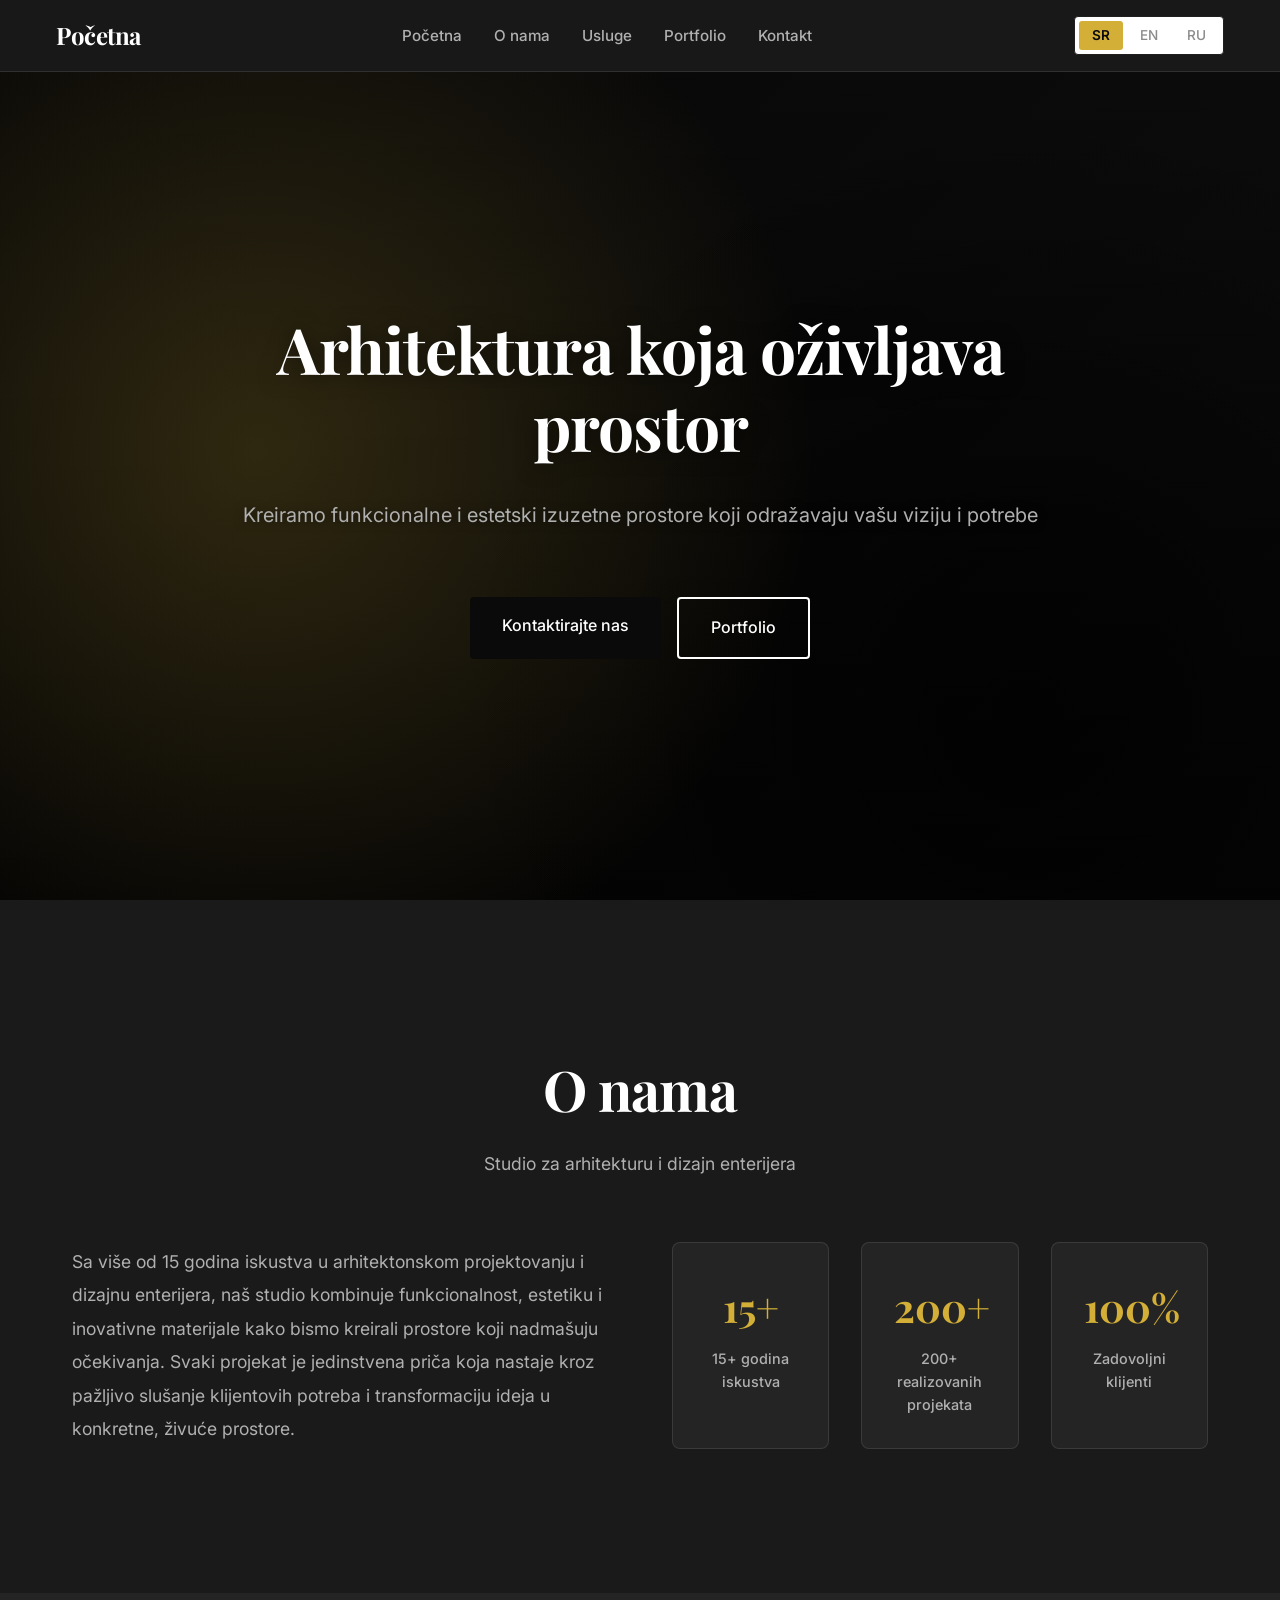
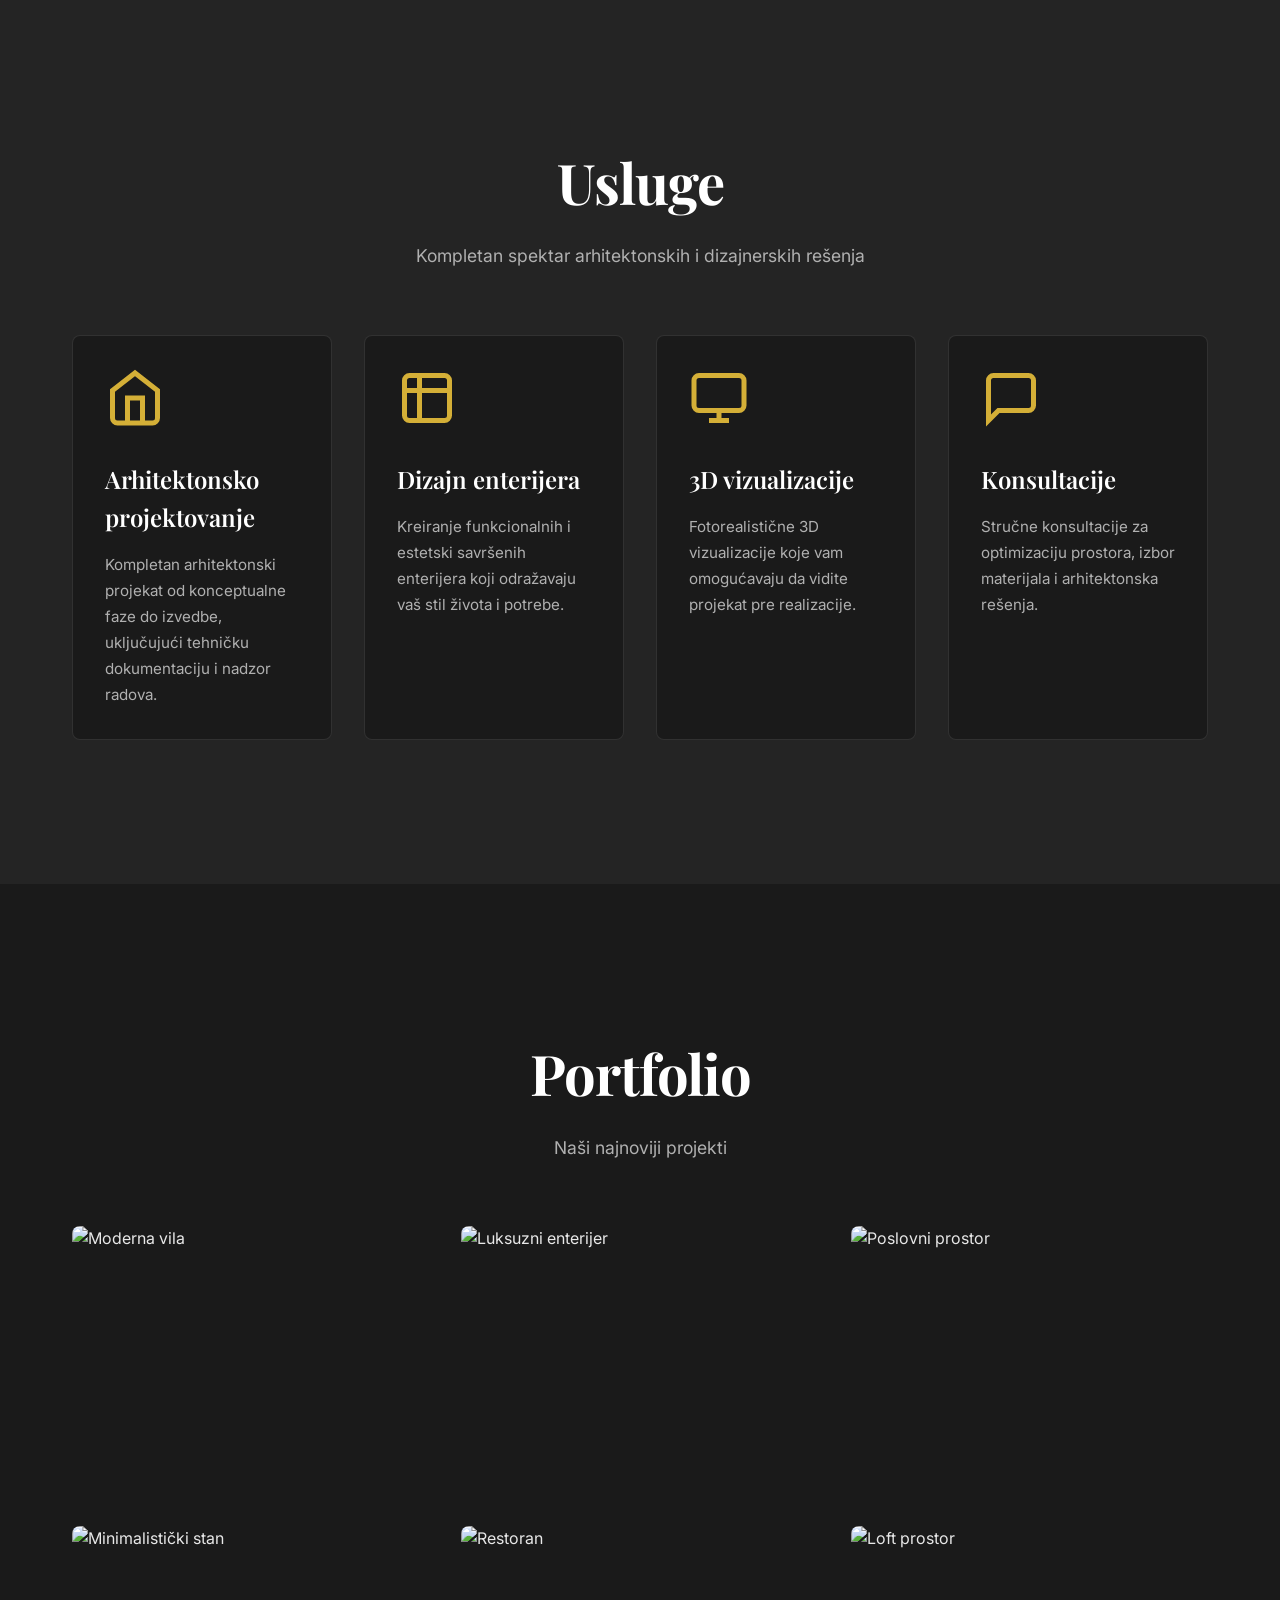
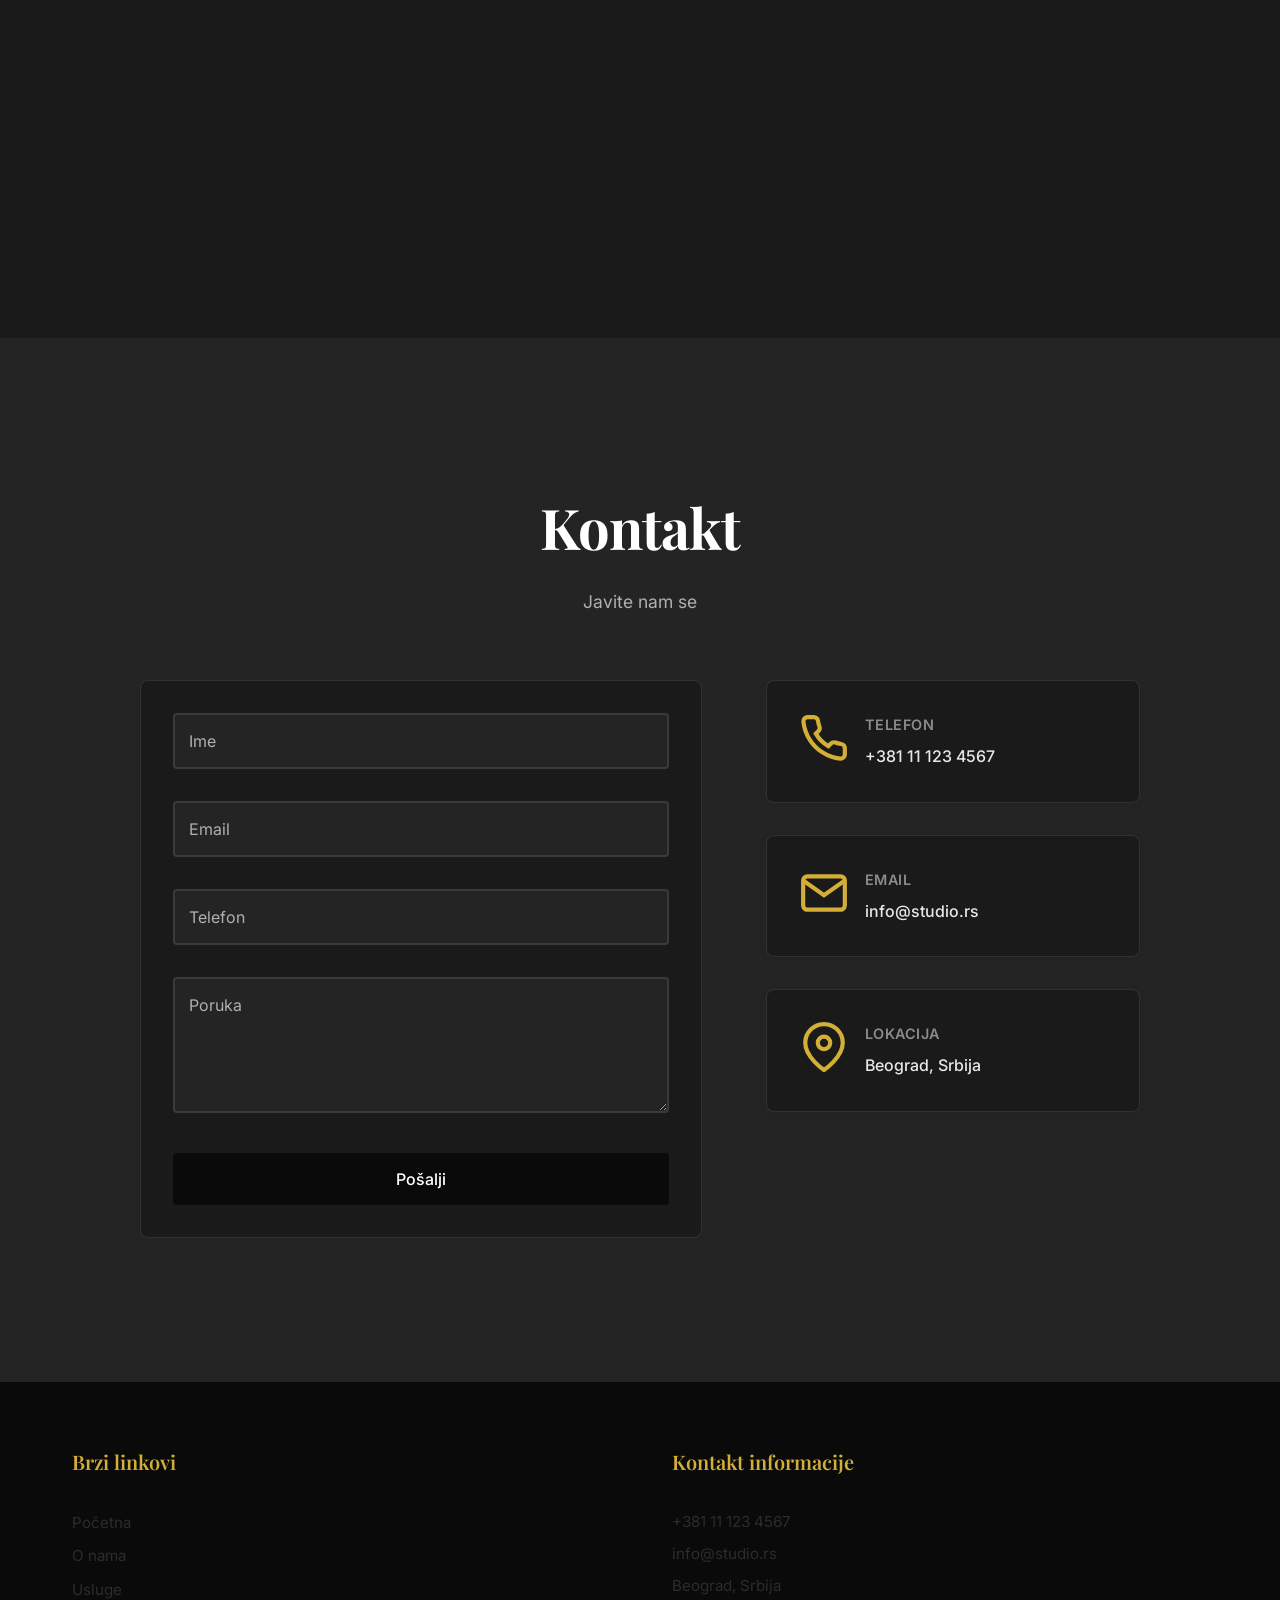
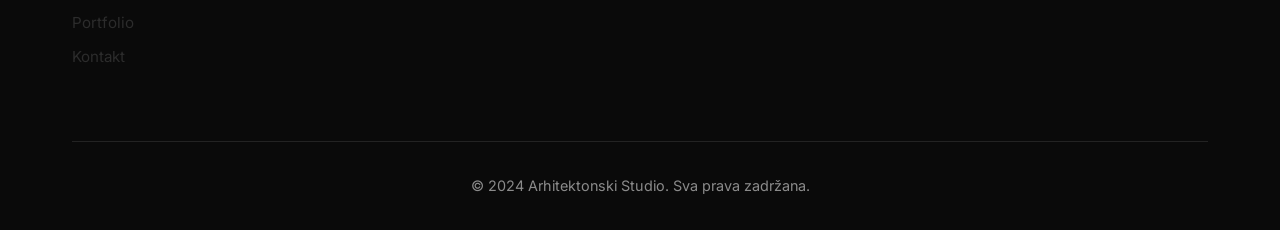
==== index.html @ ae2e3d9b "Initial commit: Arhitektonski Studio website with admin panel" ====
<!DOCTYPE html>
<html lang="sr">
<head>
    <meta charset="UTF-8">
    <meta name="viewport" content="width=device-width, initial-scale=1.0">
    <meta name="description" content="Studio za arhitekturu i dizajn enterijera - kreiramo funkcionalne i estetski izuzetne prostore">
    <meta name="keywords" content="arhitektura, dizajn enterijera, 3D vizualizacije, arhitektonsko projektovanje">
    <meta name="author" content="Arhitektonski Studio">
    <meta property="og:title" content="Arhitektonski Studio - Arhitektura i Dizajn Enterijera">
    <meta property="og:description" content="Kreiramo funkcionalne i estetski izuzetne prostore koji odražavaju vašu viziju">
    <meta property="og:type" content="website">
    <meta property="og:url" content="https://www.studio.rs">
    <meta name="twitter:card" content="summary_large_image">
    <link rel="canonical" href="https://www.studio.rs">
    <title>Arhitektonski Studio | Arhitektura i Dizajn Enterijera</title>
    
    <!-- Google Fonts -->
    <link rel="preconnect" href="https://fonts.googleapis.com">
    <link rel="preconnect" href="https://fonts.gstatic.com" crossorigin>
    <link href="https://fonts.googleapis.com/css2?family=Playfair+Display:wght@400;600;700&family=Inter:wght@300;400;500;600&display=swap" rel="stylesheet">
    
    <link rel="stylesheet" href="styles.css">
</head>
<body>
    <!-- Header -->
    <header class="header" id="header">
        <nav class="nav container">
            <div class="nav__logo">
                <a href="#home" class="logo-link" data-i18n="nav.home">Studio</a>
            </div>
            
            <ul class="nav__menu" id="nav-menu">
                <li class="nav__item">
                    <a href="#home" class="nav__link" data-i18n="nav.home">Početna</a>
                </li>
                <li class="nav__item">
                    <a href="about.html" class="nav__link" data-i18n="nav.about">O nama</a>
                </li>
                <li class="nav__item">
                    <a href="#services" class="nav__link" data-i18n="nav.services">Usluge</a>
                </li>
                <li class="nav__item">
                    <a href="#portfolio" class="nav__link" data-i18n="nav.portfolio">Portfolio</a>
                </li>
                <li class="nav__item">
                    <a href="#contact" class="nav__link" data-i18n="nav.contact">Kontakt</a>
                </li>
            </ul>
            
            <div class="nav__actions">
                <div class="language-switcher">
                    <button class="lang-btn active" data-lang="sr">SR</button>
                    <button class="lang-btn" data-lang="en">EN</button>
                    <button class="lang-btn" data-lang="ru">RU</button>
                </div>
                <div class="nav__toggle" id="nav-toggle">
                    <span></span>
                    <span></span>
                    <span></span>
                </div>
            </div>
        </nav>
    </header>

    <!-- Hero Section -->
    <section class="hero" id="home">
        <div class="hero__container container">
            <div class="hero__content">
                <h1 class="hero__title" data-i18n="hero.headline">Arhitektura koja oživljava prostor</h1>
                <p class="hero__subtitle" data-i18n="hero.subtitle">Kreiramo funkcionalne i estetski izuzetne prostore koji odražavaju vašu viziju i potrebe</p>
                <div class="hero__cta">
                    <a href="#contact" class="btn btn--primary" data-i18n="hero.ctaContact">Kontaktirajte nas</a>
                    <a href="#portfolio" class="btn btn--secondary" data-i18n="hero.ctaPortfolio">Portfolio</a>
                </div>
            </div>
        </div>
        <div class="hero__overlay"></div>
    </section>

    <!-- About Section -->
    <section class="about section" id="about">
        <div class="container">
            <div class="section__header">
                <h2 class="section__title" data-i18n="about.title">O nama</h2>
                <p class="section__subtitle" data-i18n="about.subtitle">Studio za arhitekturu i dizajn enterijera</p>
            </div>
            
            <div class="about__content">
                <div class="about__text">
                    <p class="about__description" data-i18n="about.description">Sa više od 15 godina iskustva u arhitektonskom projektovanju i dizajnu enterijera, naš studio kombinuje funkcionalnost, estetiku i inovativne materijale kako bismo kreirali prostore koji nadmašuju očekivanja. Svaki projekat je jedinstvena priča koja nastaje kroz pažljivo slušanje klijentovih potreba i transformaciju ideja u konkretne, živuće prostore.</p>
                </div>
                
                <div class="about__stats">
                    <div class="stat-card">
                        <div class="stat-card__number">15+</div>
                        <div class="stat-card__label" data-i18n="about.experience">godina iskustva</div>
                    </div>
                    <div class="stat-card">
                        <div class="stat-card__number">200+</div>
                        <div class="stat-card__label" data-i18n="about.projects">realizovanih projekata</div>
                    </div>
                    <div class="stat-card">
                        <div class="stat-card__number">100%</div>
                        <div class="stat-card__label" data-i18n="about.clients">zadovoljni klijenti</div>
                    </div>
                </div>
            </div>
        </div>
    </section>

    <!-- Services Section -->
    <section class="services section" id="services">
        <div class="container">
            <div class="section__header">
                <h2 class="section__title" data-i18n="services.title">Usluge</h2>
                <p class="section__subtitle" data-i18n="services.subtitle">Kompletan spektar arhitektonskih i dizajnerskih rešenja</p>
            </div>
            
            <div class="services__grid">
                <div class="service-card">
                    <div class="service-card__icon">
                        <svg viewBox="0 0 24 24" fill="none" stroke="currentColor" stroke-width="2">
                            <path d="M3 9l9-7 9 7v11a2 2 0 0 1-2 2H5a2 2 0 0 1-2-2z"></path>
                            <polyline points="9 22 9 12 15 12 15 22"></polyline>
                        </svg>
                    </div>
                    <h3 class="service-card__title" data-i18n="services.architectural.title">Arhitektonsko projektovanje</h3>
                    <p class="service-card__description" data-i18n="services.architectural.description">Kompletan arhitektonski projekat od konceptualne faze do izvedbe, uključujući tehničku dokumentaciju i nadzor radova.</p>
                </div>
                
                <div class="service-card">
                    <div class="service-card__icon">
                        <svg viewBox="0 0 24 24" fill="none" stroke="currentColor" stroke-width="2">
                            <rect x="3" y="3" width="18" height="18" rx="2" ry="2"></rect>
                            <line x1="9" y1="3" x2="9" y2="21"></line>
                            <line x1="3" y1="9" x2="21" y2="9"></line>
                        </svg>
                    </div>
                    <h3 class="service-card__title" data-i18n="services.interior.title">Dizajn enterijera</h3>
                    <p class="service-card__description" data-i18n="services.interior.description">Kreiranje funkcionalnih i estetski savršenih enterijera koji odražavaju vaš stil života i potrebe.</p>
                </div>
                
                <div class="service-card">
                    <div class="service-card__icon">
                        <svg viewBox="0 0 24 24" fill="none" stroke="currentColor" stroke-width="2">
                            <rect x="2" y="3" width="20" height="14" rx="2" ry="2"></rect>
                            <line x1="8" y1="21" x2="16" y2="21"></line>
                            <line x1="12" y1="17" x2="12" y2="21"></line>
                        </svg>
                    </div>
                    <h3 class="service-card__title" data-i18n="services.visualization.title">3D vizualizacije</h3>
                    <p class="service-card__description" data-i18n="services.visualization.description">Fotorealistične 3D vizualizacije koje vam omogućavaju da vidite projekat pre realizacije.</p>
                </div>
                
                <div class="service-card">
                    <div class="service-card__icon">
                        <svg viewBox="0 0 24 24" fill="none" stroke="currentColor" stroke-width="2">
                            <path d="M21 15a2 2 0 0 1-2 2H7l-4 4V5a2 2 0 0 1 2-2h14a2 2 0 0 1 2 2z"></path>
                        </svg>
                    </div>
                    <h3 class="service-card__title" data-i18n="services.consultation.title">Konsultacije</h3>
                    <p class="service-card__description" data-i18n="services.consultation.description">Stručne konsultacije za optimizaciju prostora, izbor materijala i arhitektonska rešenja.</p>
                </div>
            </div>
        </div>
    </section>

    <!-- Portfolio Section -->
    <section class="portfolio section" id="portfolio">
        <div class="container">
            <div class="section__header">
                <h2 class="section__title" data-i18n="portfolio.title">Portfolio</h2>
                <p class="section__subtitle" data-i18n="portfolio.subtitle">Naši najnoviji projekti</p>
            </div>
            
            <div class="portfolio__grid">
                <div class="portfolio-item">
                    <div class="portfolio-item__image">
                        <img src="https://images.unsplash.com/photo-1600585154340-be6161a56a0c?ixlib=rb-4.0.3&auto=format&fit=crop&w=1200&q=80" alt="Moderna vila" loading="lazy">
                    </div>
                    <div class="portfolio-item__overlay">
                        <div class="portfolio-item__content">
                            <h3 class="portfolio-item__title" data-i18n="portfolio.project1.title">Moderna vila</h3>
                            <p class="portfolio-item__category" data-i18n="portfolio.project1.category">Rezidencijalna arhitektura</p>
                            <a href="portfolio-detail.html?id=1" class="portfolio-item__link" data-i18n="portfolio.viewProject">Pogledaj projekat</a>
                        </div>
                    </div>
                </div>
                
                <div class="portfolio-item">
                    <div class="portfolio-item__image">
                        <img src="https://images.unsplash.com/photo-1600607687939-ce8a6c25118c?ixlib=rb-4.0.3&auto=format&fit=crop&w=1200&q=80" alt="Luksuzni enterijer" loading="lazy">
                    </div>
                    <div class="portfolio-item__overlay">
                        <div class="portfolio-item__content">
                            <h3 class="portfolio-item__title" data-i18n="portfolio.project2.title">Luksuzni enterijer</h3>
                            <p class="portfolio-item__category" data-i18n="portfolio.project2.category">Dizajn enterijera</p>
                            <a href="portfolio-detail.html?id=2" class="portfolio-item__link" data-i18n="portfolio.viewProject">Pogledaj projekat</a>
                        </div>
                    </div>
                </div>
                
                <div class="portfolio-item">
                    <div class="portfolio-item__image">
                        <img src="https://images.unsplash.com/photo-1497366216548-37526070297c?ixlib=rb-4.0.3&auto=format&fit=crop&w=1200&q=80" alt="Poslovni prostor" loading="lazy">
                    </div>
                    <div class="portfolio-item__overlay">
                        <div class="portfolio-item__content">
                            <h3 class="portfolio-item__title" data-i18n="portfolio.project3.title">Poslovni prostor</h3>
                            <p class="portfolio-item__category" data-i18n="portfolio.project3.category">Komercijalna arhitektura</p>
                            <a href="portfolio-detail.html?id=3" class="portfolio-item__link" data-i18n="portfolio.viewProject">Pogledaj projekat</a>
                        </div>
                    </div>
                </div>
                
                <div class="portfolio-item">
                    <div class="portfolio-item__image">
                        <img src="https://images.unsplash.com/photo-1522708323590-d24dbb6b0267?ixlib=rb-4.0.3&auto=format&fit=crop&w=1200&q=80" alt="Minimalistički stan" loading="lazy">
                    </div>
                    <div class="portfolio-item__overlay">
                        <div class="portfolio-item__content">
                            <h3 class="portfolio-item__title" data-i18n="portfolio.project4.title">Minimalistički stan</h3>
                            <p class="portfolio-item__category" data-i18n="portfolio.project4.category">Dizajn enterijera</p>
                            <a href="portfolio-detail.html?id=4" class="portfolio-item__link" data-i18n="portfolio.viewProject">Pogledaj projekat</a>
                        </div>
                    </div>
                </div>
                
                <div class="portfolio-item">
                    <div class="portfolio-item__image">
                        <img src="https://images.unsplash.com/photo-1517248135467-4c7edcad34c4?ixlib=rb-4.0.3&auto=format&fit=crop&w=1200&q=80" alt="Restoran" loading="lazy">
                    </div>
                    <div class="portfolio-item__overlay">
                        <div class="portfolio-item__content">
                            <h3 class="portfolio-item__title" data-i18n="portfolio.project5.title">Restoran</h3>
                            <p class="portfolio-item__category" data-i18n="portfolio.project5.category">Horeka dizajn</p>
                            <a href="portfolio-detail.html?id=5" class="portfolio-item__link" data-i18n="portfolio.viewProject">Pogledaj projekat</a>
                        </div>
                    </div>
                </div>
                
                <div class="portfolio-item">
                    <div class="portfolio-item__image">
                        <img src="https://images.unsplash.com/photo-1600607687644-c7171b42498b?ixlib=rb-4.0.3&auto=format&fit=crop&w=1200&q=80" alt="Loft prostor" loading="lazy">
                    </div>
                    <div class="portfolio-item__overlay">
                        <div class="portfolio-item__content">
                            <h3 class="portfolio-item__title" data-i18n="portfolio.project6.title">Loft prostor</h3>
                            <p class="portfolio-item__category" data-i18n="portfolio.project6.category">Adaptacija</p>
                            <a href="portfolio-detail.html?id=6" class="portfolio-item__link" data-i18n="portfolio.viewProject">Pogledaj projekat</a>
                        </div>
                    </div>
                </div>
            </div>
        </div>
    </section>

    <!-- Contact Section -->
    <section class="contact section" id="contact">
        <div class="container">
            <div class="section__header">
                <h2 class="section__title" data-i18n="contact.title">Kontakt</h2>
                <p class="section__subtitle" data-i18n="contact.subtitle">Javite nam se</p>
            </div>
            
            <div class="contact__content">
                <div class="contact__form-wrapper">
                    <form class="contact__form" id="contact-form">
                        <div class="form-group">
                            <input type="text" id="name" name="name" class="form-input" required data-i18n-placeholder="contact.form.name">
                            <label for="name" class="form-label" data-i18n="contact.form.name">Ime</label>
                        </div>
                        <div class="form-group">
                            <input type="email" id="email" name="email" class="form-input" required data-i18n-placeholder="contact.form.email">
                            <label for="email" class="form-label" data-i18n="contact.form.email">Email</label>
                        </div>
                        <div class="form-group">
                            <input type="tel" id="phone" name="phone" class="form-input" data-i18n-placeholder="contact.form.phone">
                            <label for="phone" class="form-label" data-i18n="contact.form.phone">Telefon</label>
                        </div>
                        <div class="form-group">
                            <textarea id="message" name="message" class="form-input form-textarea" rows="5" required data-i18n-placeholder="contact.form.message"></textarea>
                            <label for="message" class="form-label" data-i18n="contact.form.message">Poruka</label>
                        </div>
                        <button type="submit" class="btn btn--primary btn--full" data-i18n="contact.form.send">Pošalji</button>
                    </form>
                </div>
                
                <div class="contact__info">
                    <div class="contact-info-item">
                        <div class="contact-info-item__icon">
                            <svg viewBox="0 0 24 24" fill="none" stroke="currentColor" stroke-width="2">
                                <path d="M22 16.92v3a2 2 0 0 1-2.18 2 19.79 19.79 0 0 1-8.63-3.07 19.5 19.5 0 0 1-6-6 19.79 19.79 0 0 1-3.07-8.67A2 2 0 0 1 4.11 2h3a2 2 0 0 1 2 1.72 12.84 12.84 0 0 0 .7 2.81 2 2 0 0 1-.45 2.11L8.09 9.91a16 16 0 0 0 6 6l1.27-1.27a2 2 0 0 1 2.11-.45 12.84 12.84 0 0 0 2.81.7A2 2 0 0 1 22 16.92z"></path>
                            </svg>
                        </div>
                        <div class="contact-info-item__content">
                            <h4 data-i18n="contact.info.phone">Telefon</h4>
                            <p>+381 11 123 4567</p>
                        </div>
                    </div>
                    
                    <div class="contact-info-item">
                        <div class="contact-info-item__icon">
                            <svg viewBox="0 0 24 24" fill="none" stroke="currentColor" stroke-width="2">
                                <path d="M4 4h16c1.1 0 2 .9 2 2v12c0 1.1-.9 2-2 2H4c-1.1 0-2-.9-2-2V6c0-1.1.9-2 2-2z"></path>
                                <polyline points="22,6 12,13 2,6"></polyline>
                            </svg>
                        </div>
                        <div class="contact-info-item__content">
                            <h4 data-i18n="contact.info.email">Email</h4>
                            <p>info@studio.rs</p>
                        </div>
                    </div>
                    
                    <div class="contact-info-item">
                        <div class="contact-info-item__icon">
                            <svg viewBox="0 0 24 24" fill="none" stroke="currentColor" stroke-width="2">
                                <path d="M21 10c0 7-9 13-9 13s-9-6-9-13a9 9 0 0 1 18 0z"></path>
                                <circle cx="12" cy="10" r="3"></circle>
                            </svg>
                        </div>
                        <div class="contact-info-item__content">
                            <h4 data-i18n="contact.info.location">Lokacija</h4>
                            <p data-i18n="contact.info.address">Beograd, Srbija</p>
                        </div>
                    </div>
                </div>
            </div>
        </div>
    </section>

    <!-- Footer -->
    <footer class="footer">
        <div class="container">
            <div class="footer__content">
                <div class="footer__section">
                    <h3 class="footer__title" data-i18n="footer.quickLinks">Brzi linkovi</h3>
                    <ul class="footer__links">
                        <li><a href="#home" data-i18n="nav.home">Početna</a></li>
                        <li><a href="about.html" data-i18n="nav.about">O nama</a></li>
                        <li><a href="#services" data-i18n="nav.services">Usluge</a></li>
                        <li><a href="#portfolio" data-i18n="nav.portfolio">Portfolio</a></li>
                        <li><a href="#contact" data-i18n="nav.contact">Kontakt</a></li>
                    </ul>
                </div>
                
                <div class="footer__section">
                    <h3 class="footer__title" data-i18n="footer.contactInfo">Kontakt informacije</h3>
                    <ul class="footer__info">
                        <li>+381 11 123 4567</li>
                        <li>info@studio.rs</li>
                        <li data-i18n="contact.info.address">Beograd, Srbija</li>
                    </ul>
                </div>
            </div>
            
            <div class="footer__bottom">
                <p>&copy; 2024 Arhitektonski Studio. <span data-i18n="footer.rights">Sva prava zadržana</span>.</p>
            </div>
        </div>
    </footer>

    <script src="data-loader.js"></script>
    <script src="script.js"></script>
</body>
</html>
---- styles.css ----
/* ===== CSS Variables ===== */
:root {
    /* Dark Luxury Color Palette */
    --color-concrete: #2C2C2C;
    --color-concrete-dark: #1F1F1F;
    --color-white: #FFFFFF;
    --color-gray-light: #3A3A3A;
    --color-gray: #8B8B8B;
    --color-gray-dark: #B0B0B0;
    --color-black: #0A0A0A;
    --color-wood: #D4AF37;
    --color-wood-dark: #B8941F;
    --color-bg-primary: #1A1A1A;
    --color-bg-secondary: #242424;
    --color-text-primary: #E8E8E8;
    --color-text-secondary: #B0B0B0;
    
    /* Typography */
    --font-primary: 'Inter', -apple-system, BlinkMacSystemFont, 'Segoe UI', sans-serif;
    --font-display: 'Playfair Display', Georgia, serif;
    
    /* Spacing */
    --spacing-xs: 0.5rem;
    --spacing-sm: 1rem;
    --spacing-md: 2rem;
    --spacing-lg: 4rem;
    --spacing-xl: 6rem;
    
    /* Transitions */
    --transition-fast: 0.2s ease;
    --transition-base: 0.3s ease;
    --transition-slow: 0.5s ease;
    
    /* Shadows */
    --shadow-sm: 0 2px 8px rgba(0, 0, 0, 0.05);
    --shadow-md: 0 4px 16px rgba(0, 0, 0, 0.1);
    --shadow-lg: 0 8px 32px rgba(0, 0, 0, 0.15);
}

/* ===== Reset & Base Styles ===== */
* {
    margin: 0;
    padding: 0;
    box-sizing: border-box;
}

html {
    scroll-behavior: smooth;
    font-size: 16px;
}

body {
    font-family: var(--font-primary);
    color: var(--color-text-primary);
    background-color: var(--color-bg-primary);
    line-height: 1.6;
    overflow-x: hidden;
}

img {
    max-width: 100%;
    height: auto;
    display: block;
}

a {
    text-decoration: none;
    color: inherit;
    transition: var(--transition-base);
}

ul {
    list-style: none;
}

.container {
    max-width: 1200px;
    margin: 0 auto;
    padding: 0 var(--spacing-sm);
}

@media (min-width: 768px) {
    .container {
        padding: 0 var(--spacing-md);
    }
}

/* ===== Header & Navigation ===== */
.header {
    position: fixed;
    top: 0;
    left: 0;
    width: 100%;
    background-color: rgba(26, 26, 26, 0.95);
    backdrop-filter: blur(10px);
    z-index: 1000;
    border-bottom: 1px solid rgba(255, 255, 255, 0.1);
    transition: var(--transition-base);
}

.nav {
    display: flex;
    justify-content: space-between;
    align-items: center;
    padding: var(--spacing-sm) var(--spacing-sm);
    min-height: 70px;
}

.nav__logo .logo-link {
    font-family: var(--font-display);
    font-size: 1.5rem;
    font-weight: 700;
    color: var(--color-white);
    letter-spacing: -0.5px;
}

.nav__menu {
    display: none;
    gap: var(--spacing-md);
}

@media (min-width: 768px) {
    .nav__menu {
        display: flex;
    }
}

.nav__link {
    font-size: 0.95rem;
    font-weight: 500;
    color: var(--color-text-secondary);
    position: relative;
    padding: var(--spacing-xs) 0;
}

.nav__link::after {
    content: '';
    position: absolute;
    bottom: 0;
    left: 0;
    width: 0;
    height: 2px;
    background-color: var(--color-wood);
    transition: var(--transition-base);
}

.nav__link:hover {
    color: var(--color-white);
}

.nav__link:hover::after {
    width: 100%;
}

.nav__actions {
    display: flex;
    align-items: center;
    gap: var(--spacing-sm);
}

/* Language Switcher */
.language-switcher {
    display: flex;
    gap: 0.25rem;
    border: 1px solid var(--color-concrete-dark);
    border-radius: 4px;
    padding: 0.25rem;
    background-color: var(--color-white);
}

.lang-btn {
    padding: 0.4rem 0.8rem;
    font-size: 0.85rem;
    font-weight: 500;
    background: transparent;
    border: none;
    color: var(--color-gray);
    cursor: pointer;
    transition: var(--transition-fast);
    border-radius: 3px;
    font-family: var(--font-primary);
}

.lang-btn:hover {
    color: var(--color-white);
    background-color: var(--color-gray-light);
}

.lang-btn.active {
    color: var(--color-black);
    background-color: var(--color-wood);
    font-weight: 600;
}

/* Mobile Menu Toggle */
.nav__toggle {
    display: flex;
    flex-direction: column;
    gap: 4px;
    cursor: pointer;
    padding: 0.5rem;
}

@media (min-width: 768px) {
    .nav__toggle {
        display: none;
    }
}

.nav__toggle span {
    width: 24px;
    height: 2px;
    background-color: var(--color-white);
    transition: var(--transition-base);
}

.nav__toggle.active span:nth-child(1) {
    transform: rotate(45deg) translate(6px, 6px);
}

.nav__toggle.active span:nth-child(2) {
    opacity: 0;
}

.nav__toggle.active span:nth-child(3) {
    transform: rotate(-45deg) translate(6px, -6px);
}

/* Mobile Menu */
@media (max-width: 767px) {
    .nav__menu {
        position: fixed;
        top: 70px;
        left: 0;
        width: 100%;
        background-color: var(--color-bg-primary);
        flex-direction: column;
        padding: var(--spacing-md);
        border-top: 1px solid rgba(255, 255, 255, 0.1);
        transform: translateX(-100%);
        transition: var(--transition-base);
    }
    
    .nav__menu.active {
        transform: translateX(0);
        display: flex;
    }
}

/* ===== Hero Section ===== */
.hero {
    position: relative;
    min-height: 100vh;
    display: flex;
    align-items: center;
    justify-content: center;
    background: linear-gradient(135deg, var(--color-black) 0%, var(--color-bg-primary) 100%);
    padding-top: 70px;
    overflow: hidden;
}

.hero::before {
    content: '';
    position: absolute;
    top: 0;
    left: 0;
    width: 100%;
    height: 100%;
    background-image: url('https://images.unsplash.com/photo-1600585154340-be6161a56a0c?ixlib=rb-4.0.3&auto=format&fit=crop&w=2070&q=80');
    background-size: cover;
    background-position: center;
    opacity: 0.15;
    z-index: 0;
}

.hero__overlay {
    position: absolute;
    top: 0;
    left: 0;
    width: 100%;
    height: 100%;
    background: 
        radial-gradient(circle at 20% 50%, rgba(212, 175, 55, 0.2) 0%, transparent 50%),
        radial-gradient(circle at 80% 80%, rgba(0, 0, 0, 0.7) 0%, transparent 50%),
        linear-gradient(to bottom, rgba(0, 0, 0, 0.4) 0%, rgba(0, 0, 0, 0.8) 100%);
    pointer-events: none;
    z-index: 1;
}

.hero__container {
    position: relative;
    z-index: 2;
    width: 100%;
}

.hero__content {
    max-width: 800px;
    margin: 0 auto;
    text-align: center;
    animation: fadeInUp 0.8s ease-out;
}

.hero__title {
    font-family: var(--font-display);
    font-size: 2.5rem;
    font-weight: 700;
    line-height: 1.2;
    color: var(--color-white);
    margin-bottom: var(--spacing-md);
    letter-spacing: -1px;
    text-shadow: 0 2px 20px rgba(0, 0, 0, 0.5);
}

@media (min-width: 768px) {
    .hero__title {
        font-size: 4rem;
    }
}

.hero__subtitle {
    font-size: 1.1rem;
    color: var(--color-text-secondary);
    margin-bottom: var(--spacing-lg);
    line-height: 1.8;
    text-shadow: 0 1px 10px rgba(0, 0, 0, 0.5);
}

@media (min-width: 768px) {
    .hero__subtitle {
        font-size: 1.25rem;
    }
}

.hero__cta {
    display: flex;
    gap: var(--spacing-sm);
    justify-content: center;
    flex-wrap: wrap;
}

/* ===== Buttons ===== */
.btn {
    display: inline-block;
    padding: 1rem 2rem;
    font-size: 1rem;
    font-weight: 500;
    border: none;
    border-radius: 4px;
    cursor: pointer;
    transition: var(--transition-base);
    font-family: var(--font-primary);
    text-align: center;
}

.btn--primary {
    background-color: var(--color-black);
    color: var(--color-white);
}

.btn--primary:hover {
    background-color: var(--color-gray-dark);
    transform: translateY(-2px);
    box-shadow: var(--shadow-md);
}

.btn--secondary {
    background-color: transparent;
    color: var(--color-white);
    border: 2px solid var(--color-white);
}

.btn--secondary:hover {
    background-color: var(--color-white);
    color: var(--color-black);
}

.btn--full {
    width: 100%;
}

/* ===== Section Styles ===== */
.section {
    padding: var(--spacing-xl) 0;
}

@media (min-width: 768px) {
    .section {
        padding: calc(var(--spacing-xl) * 1.5) 0;
    }
}

.section__header {
    text-align: center;
    margin-bottom: var(--spacing-lg);
}

.section__title {
    font-family: var(--font-display);
    font-size: 2.5rem;
    font-weight: 700;
    color: var(--color-white);
    margin-bottom: var(--spacing-sm);
    letter-spacing: -1px;
}

@media (min-width: 768px) {
    .section__title {
        font-size: 3.5rem;
    }
}

.section__subtitle {
    font-size: 1.1rem;
    color: var(--color-text-secondary);
    max-width: 600px;
    margin: 0 auto;
}

/* ===== About Section ===== */
.about {
    background-color: var(--color-bg-primary);
}

.about__content {
    display: grid;
    gap: var(--spacing-lg);
}

@media (min-width: 768px) {
    .about__content {
        grid-template-columns: 1fr 1fr;
        align-items: center;
    }
}

.about__description {
    font-size: 1.1rem;
    line-height: 1.9;
    color: var(--color-text-secondary);
}

.about__stats {
    display: grid;
    grid-template-columns: repeat(auto-fit, minmax(150px, 1fr));
    gap: var(--spacing-md);
}

.stat-card {
    text-align: center;
    padding: var(--spacing-md);
    background-color: var(--color-bg-secondary);
    border: 1px solid rgba(255, 255, 255, 0.1);
    border-radius: 8px;
    transition: var(--transition-base);
}

.stat-card:hover {
    transform: translateY(-5px);
    box-shadow: var(--shadow-md);
}

.stat-card__number {
    font-family: var(--font-display);
    font-size: 2.5rem;
    font-weight: 700;
    color: var(--color-wood);
    margin-bottom: var(--spacing-xs);
}

.stat-card__label {
    font-size: 0.9rem;
    color: var(--color-text-secondary);
    font-weight: 500;
}

/* ===== Services Section ===== */
.services {
    background-color: var(--color-bg-secondary);
}

.services__grid {
    display: grid;
    grid-template-columns: 1fr;
    gap: var(--spacing-md);
}

@media (min-width: 768px) {
    .services__grid {
        grid-template-columns: repeat(2, 1fr);
    }
}

@media (min-width: 1024px) {
    .services__grid {
        grid-template-columns: repeat(4, 1fr);
    }
}

.service-card {
    background-color: var(--color-bg-primary);
    padding: var(--spacing-md);
    border-radius: 8px;
    transition: var(--transition-base);
    border: 1px solid rgba(255, 255, 255, 0.1);
}

.service-card:hover {
    transform: translateY(-8px);
    box-shadow: var(--shadow-lg);
    border-color: var(--color-wood);
}

.service-card__icon {
    width: 60px;
    height: 60px;
    margin-bottom: var(--spacing-md);
    color: var(--color-wood);
}

.service-card__icon svg {
    width: 100%;
    height: 100%;
}

.service-card__title {
    font-family: var(--font-display);
    font-size: 1.5rem;
    font-weight: 600;
    color: var(--color-white);
    margin-bottom: var(--spacing-sm);
}

.service-card__description {
    font-size: 0.95rem;
    line-height: 1.7;
    color: var(--color-text-secondary);
}

/* ===== Portfolio Section ===== */
.portfolio {
    background-color: var(--color-bg-primary);
}

.portfolio__grid {
    display: grid;
    grid-template-columns: 1fr;
    gap: var(--spacing-md);
}

@media (min-width: 768px) {
    .portfolio__grid {
        grid-template-columns: repeat(2, 1fr);
    }
}

@media (min-width: 1024px) {
    .portfolio__grid {
        grid-template-columns: repeat(3, 1fr);
    }
}

.portfolio-item {
    position: relative;
    aspect-ratio: 4 / 3;
    overflow: hidden;
    border-radius: 8px;
    cursor: pointer;
}

.portfolio-item__image {
    width: 100%;
    height: 100%;
    overflow: hidden;
}

.portfolio-item__image img {
    width: 100%;
    height: 100%;
    object-fit: cover;
    transition: var(--transition-slow);
}

.portfolio-item:hover .portfolio-item__image img {
    transform: scale(1.1);
}

.portfolio-item__overlay {
    position: absolute;
    top: 0;
    left: 0;
    width: 100%;
    height: 100%;
    background: linear-gradient(to top, rgba(26, 26, 26, 0.9) 0%, transparent 100%);
    display: flex;
    align-items: flex-end;
    padding: var(--spacing-md);
    opacity: 0;
    transition: var(--transition-base);
}

.portfolio-item:hover .portfolio-item__overlay {
    opacity: 1;
}

.portfolio-item__content {
    transform: translateY(20px);
    transition: var(--transition-base);
}

.portfolio-item:hover .portfolio-item__content {
    transform: translateY(0);
}

.portfolio-item__title {
    font-family: var(--font-display);
    font-size: 1.5rem;
    font-weight: 600;
    color: var(--color-white);
    margin-bottom: var(--spacing-xs);
}

.portfolio-item__category {
    font-size: 0.9rem;
    color: var(--color-concrete);
    margin-bottom: var(--spacing-sm);
}

.portfolio-item__link {
    display: inline-block;
    font-size: 0.9rem;
    font-weight: 500;
    color: var(--color-wood);
    text-decoration: underline;
    text-underline-offset: 4px;
}

.portfolio-item__link:hover {
    color: var(--color-white);
}

/* ===== Contact Section ===== */
.contact {
    background-color: var(--color-bg-secondary);
}

.contact__content {
    display: grid;
    gap: var(--spacing-lg);
    max-width: 1000px;
    margin: 0 auto;
}

@media (min-width: 768px) {
    .contact__content {
        grid-template-columns: 1.5fr 1fr;
    }
}

.contact__form {
    background-color: var(--color-bg-primary);
    padding: var(--spacing-md);
    border-radius: 8px;
    box-shadow: var(--shadow-sm);
    border: 1px solid rgba(255, 255, 255, 0.1);
}

.form-group {
    position: relative;
    margin-bottom: var(--spacing-md);
}

.form-input {
    width: 100%;
    padding: 1rem;
    font-size: 1rem;
    font-family: var(--font-primary);
    border: 2px solid rgba(255, 255, 255, 0.1);
    border-radius: 4px;
    background-color: var(--color-bg-secondary);
    color: var(--color-text-primary);
    transition: var(--transition-base);
}

.form-input:focus {
    outline: none;
    border-color: var(--color-wood);
}

.form-input::placeholder {
    color: transparent;
}

.form-label {
    position: absolute;
    left: 1rem;
    top: 1rem;
    font-size: 1rem;
    color: var(--color-text-secondary);
    pointer-events: none;
    transition: var(--transition-base);
}

.form-input:focus ~ .form-label,
.form-input:not(:placeholder-shown) ~ .form-label {
    top: -0.5rem;
    left: 0.75rem;
    font-size: 0.85rem;
    background-color: var(--color-bg-primary);
    padding: 0 0.5rem;
    color: var(--color-wood);
}

.form-textarea {
    resize: vertical;
    min-height: 120px;
}

.contact__info {
    display: flex;
    flex-direction: column;
    gap: var(--spacing-md);
}

.contact-info-item {
    display: flex;
    gap: var(--spacing-sm);
    padding: var(--spacing-md);
    background-color: var(--color-bg-primary);
    border-radius: 8px;
    box-shadow: var(--shadow-sm);
    border: 1px solid rgba(255, 255, 255, 0.1);
}

.contact-info-item__icon {
    width: 50px;
    height: 50px;
    flex-shrink: 0;
    color: var(--color-wood);
}

.contact-info-item__icon svg {
    width: 100%;
    height: 100%;
}

.contact-info-item__content h4 {
    font-size: 0.9rem;
    font-weight: 600;
    color: var(--color-gray);
    margin-bottom: var(--spacing-xs);
    text-transform: uppercase;
    letter-spacing: 0.5px;
}

.contact-info-item__content p {
    font-size: 1rem;
    color: var(--color-text-primary);
    font-weight: 500;
}

/* ===== Footer ===== */
.footer {
    background-color: var(--color-black);
    color: var(--color-white);
    padding: var(--spacing-lg) 0 var(--spacing-md);
}

.footer__content {
    display: grid;
    grid-template-columns: 1fr;
    gap: var(--spacing-lg);
    margin-bottom: var(--spacing-lg);
}

@media (min-width: 768px) {
    .footer__content {
        grid-template-columns: repeat(2, 1fr);
    }
}

.footer__title {
    font-family: var(--font-display);
    font-size: 1.25rem;
    font-weight: 600;
    margin-bottom: var(--spacing-md);
    color: var(--color-wood);
}

.footer__links li,
.footer__info li {
    margin-bottom: var(--spacing-xs);
}

.footer__links a {
    color: var(--color-concrete);
    font-size: 0.95rem;
    transition: var(--transition-fast);
}

.footer__links a:hover {
    color: var(--color-white);
    padding-left: 4px;
}

.footer__info {
    color: var(--color-concrete);
    font-size: 0.95rem;
}

.footer__bottom {
    text-align: center;
    padding-top: var(--spacing-md);
    border-top: 1px solid rgba(255, 255, 255, 0.1);
    color: var(--color-gray);
    font-size: 0.9rem;
}

/* ===== Animations ===== */
@keyframes fadeInUp {
    from {
        opacity: 0;
        transform: translateY(30px);
    }
    to {
        opacity: 1;
        transform: translateY(0);
    }
}

.fade-in {
    animation: fadeInUp 0.6s ease-out;
}

/* ===== Utility Classes ===== */
.text-center {
    text-align: center;
}

.mt-1 { margin-top: var(--spacing-sm); }
.mt-2 { margin-top: var(--spacing-md); }
.mt-3 { margin-top: var(--spacing-lg); }

.mb-1 { margin-bottom: var(--spacing-sm); }
.mb-2 { margin-bottom: var(--spacing-md); }
.mb-3 { margin-bottom: var(--spacing-lg); }
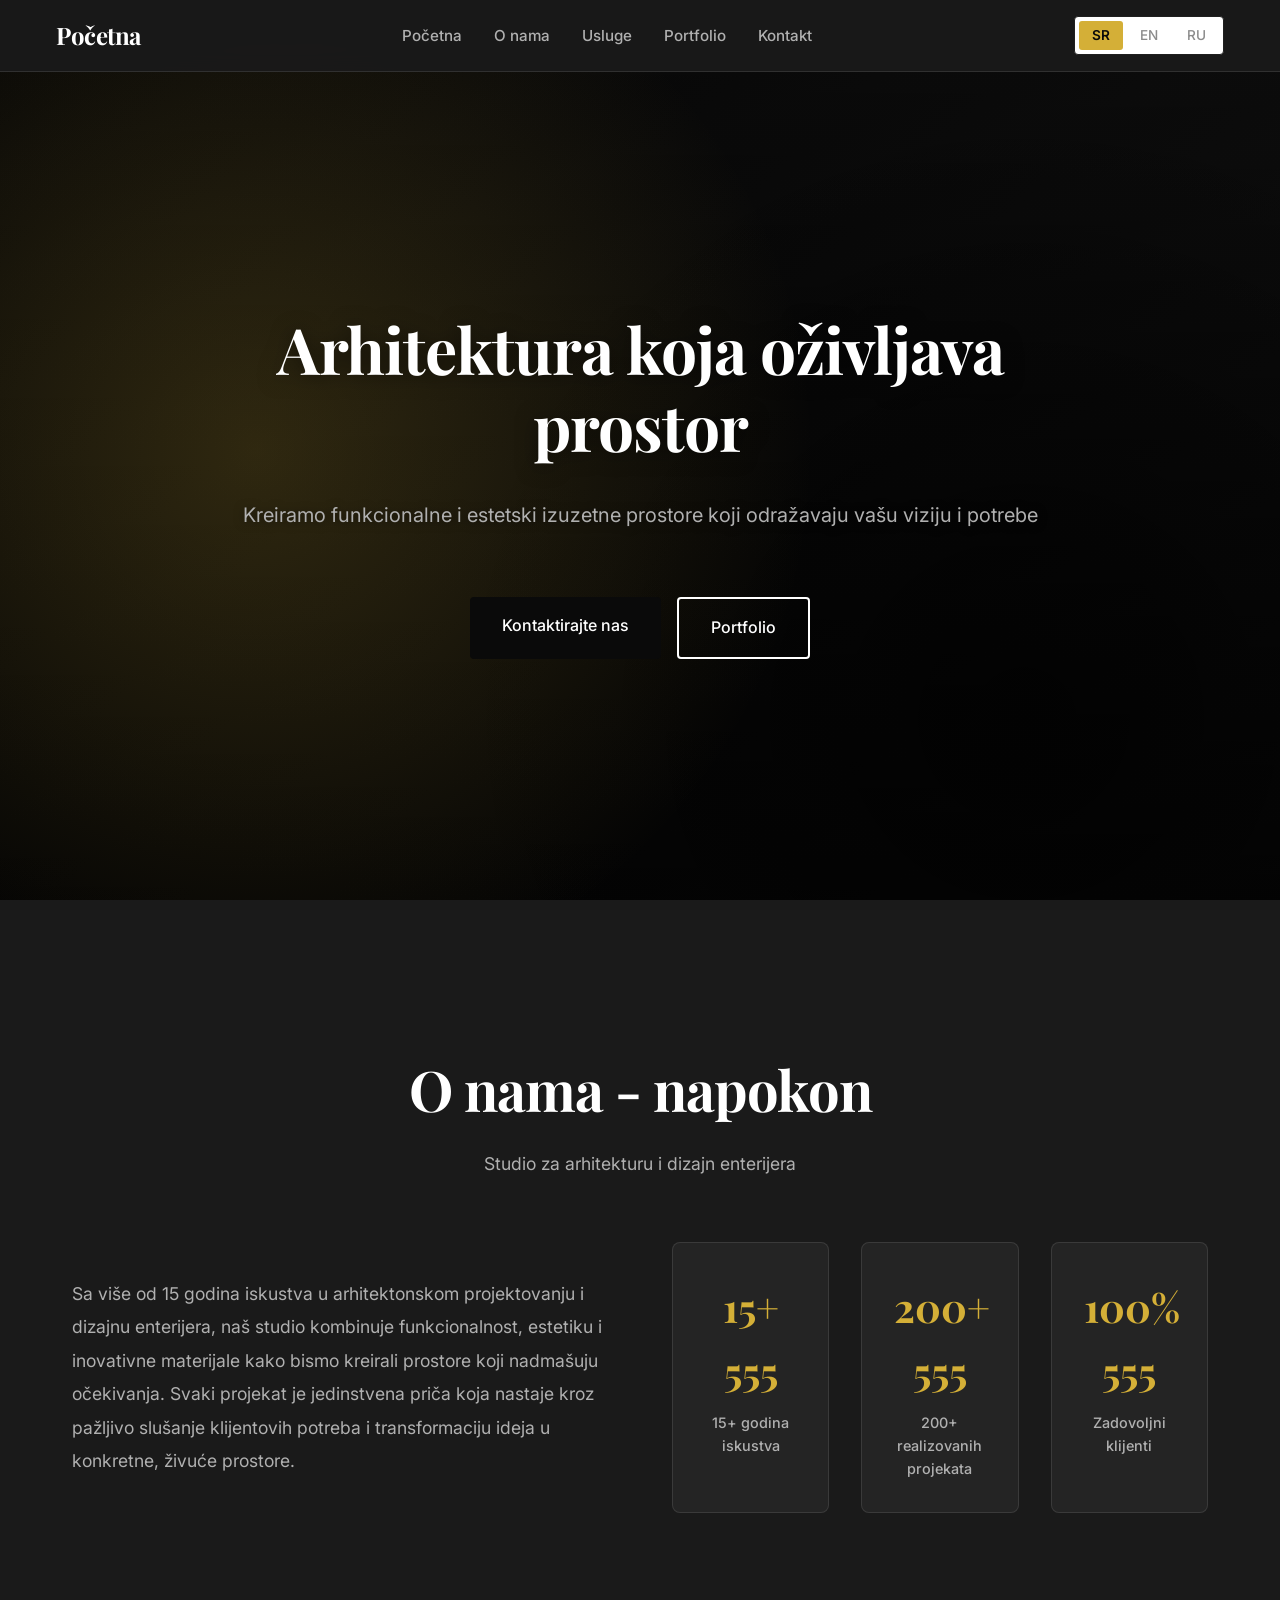
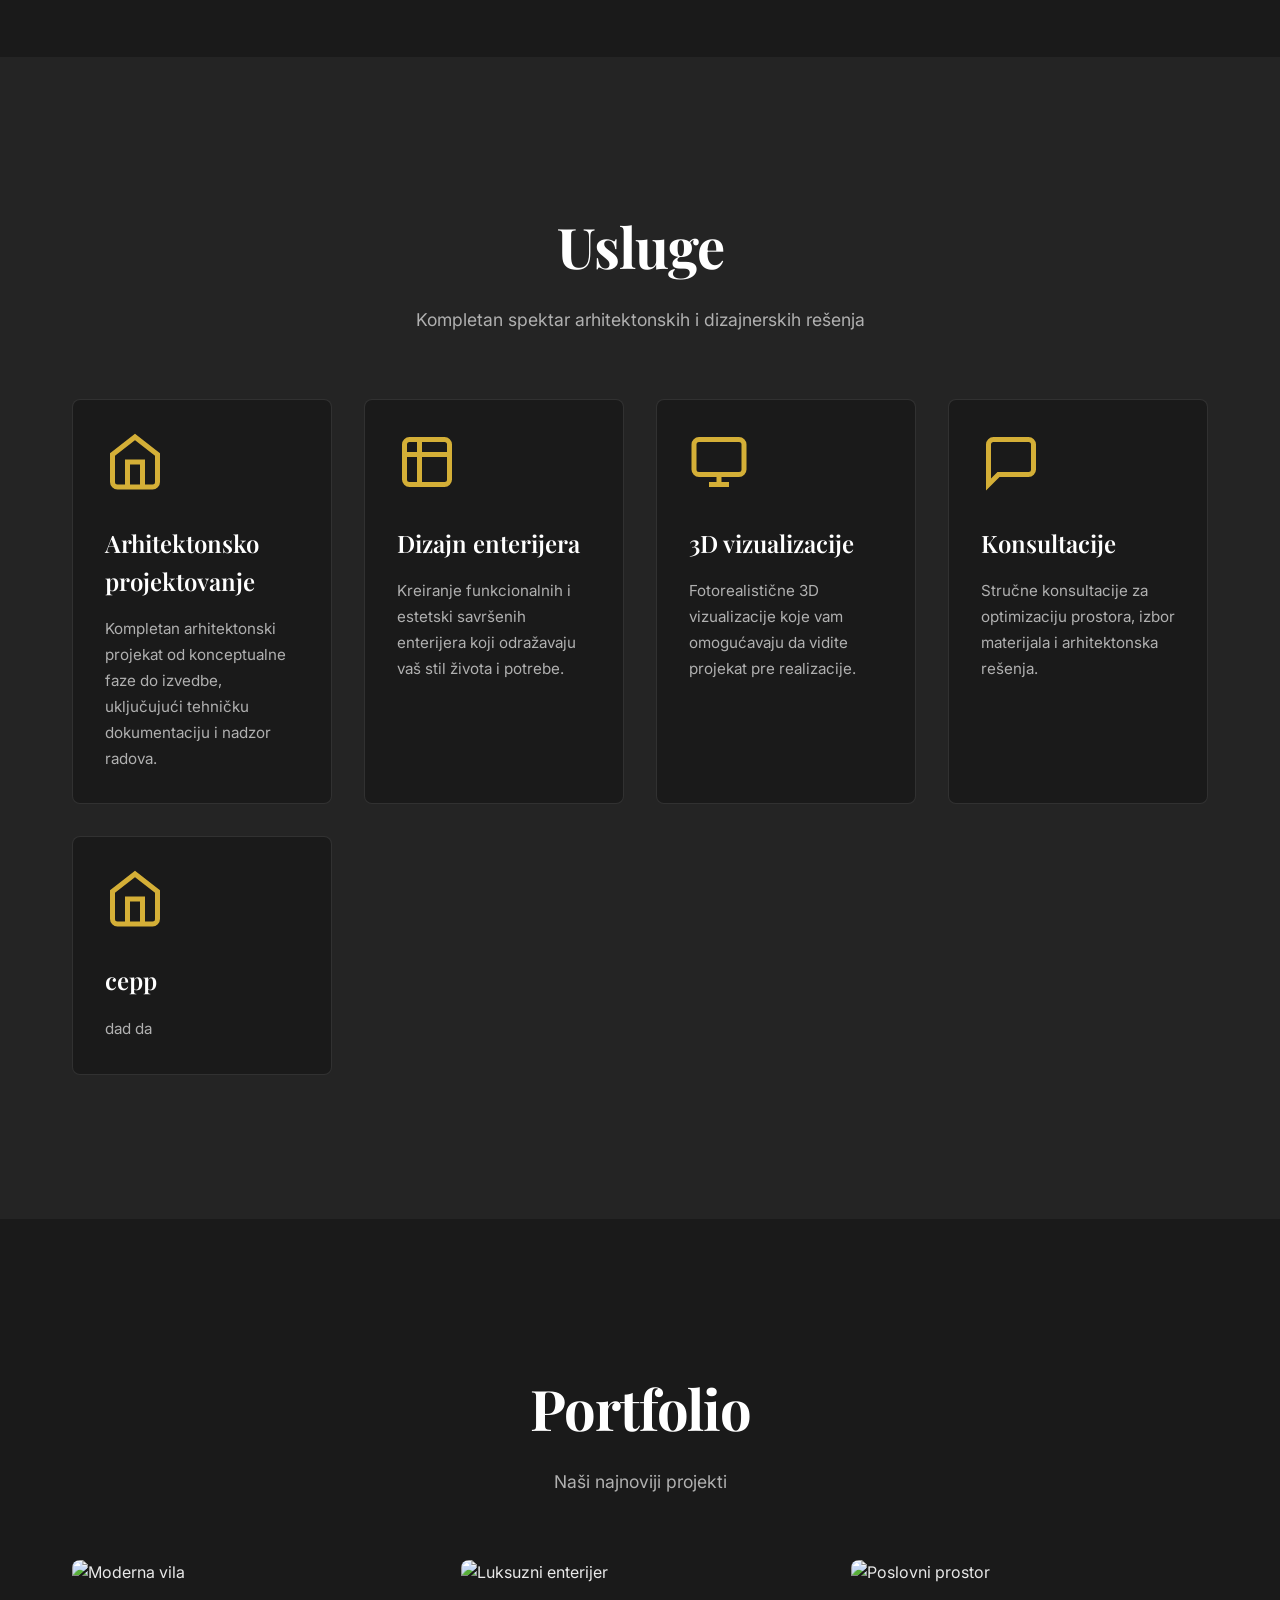
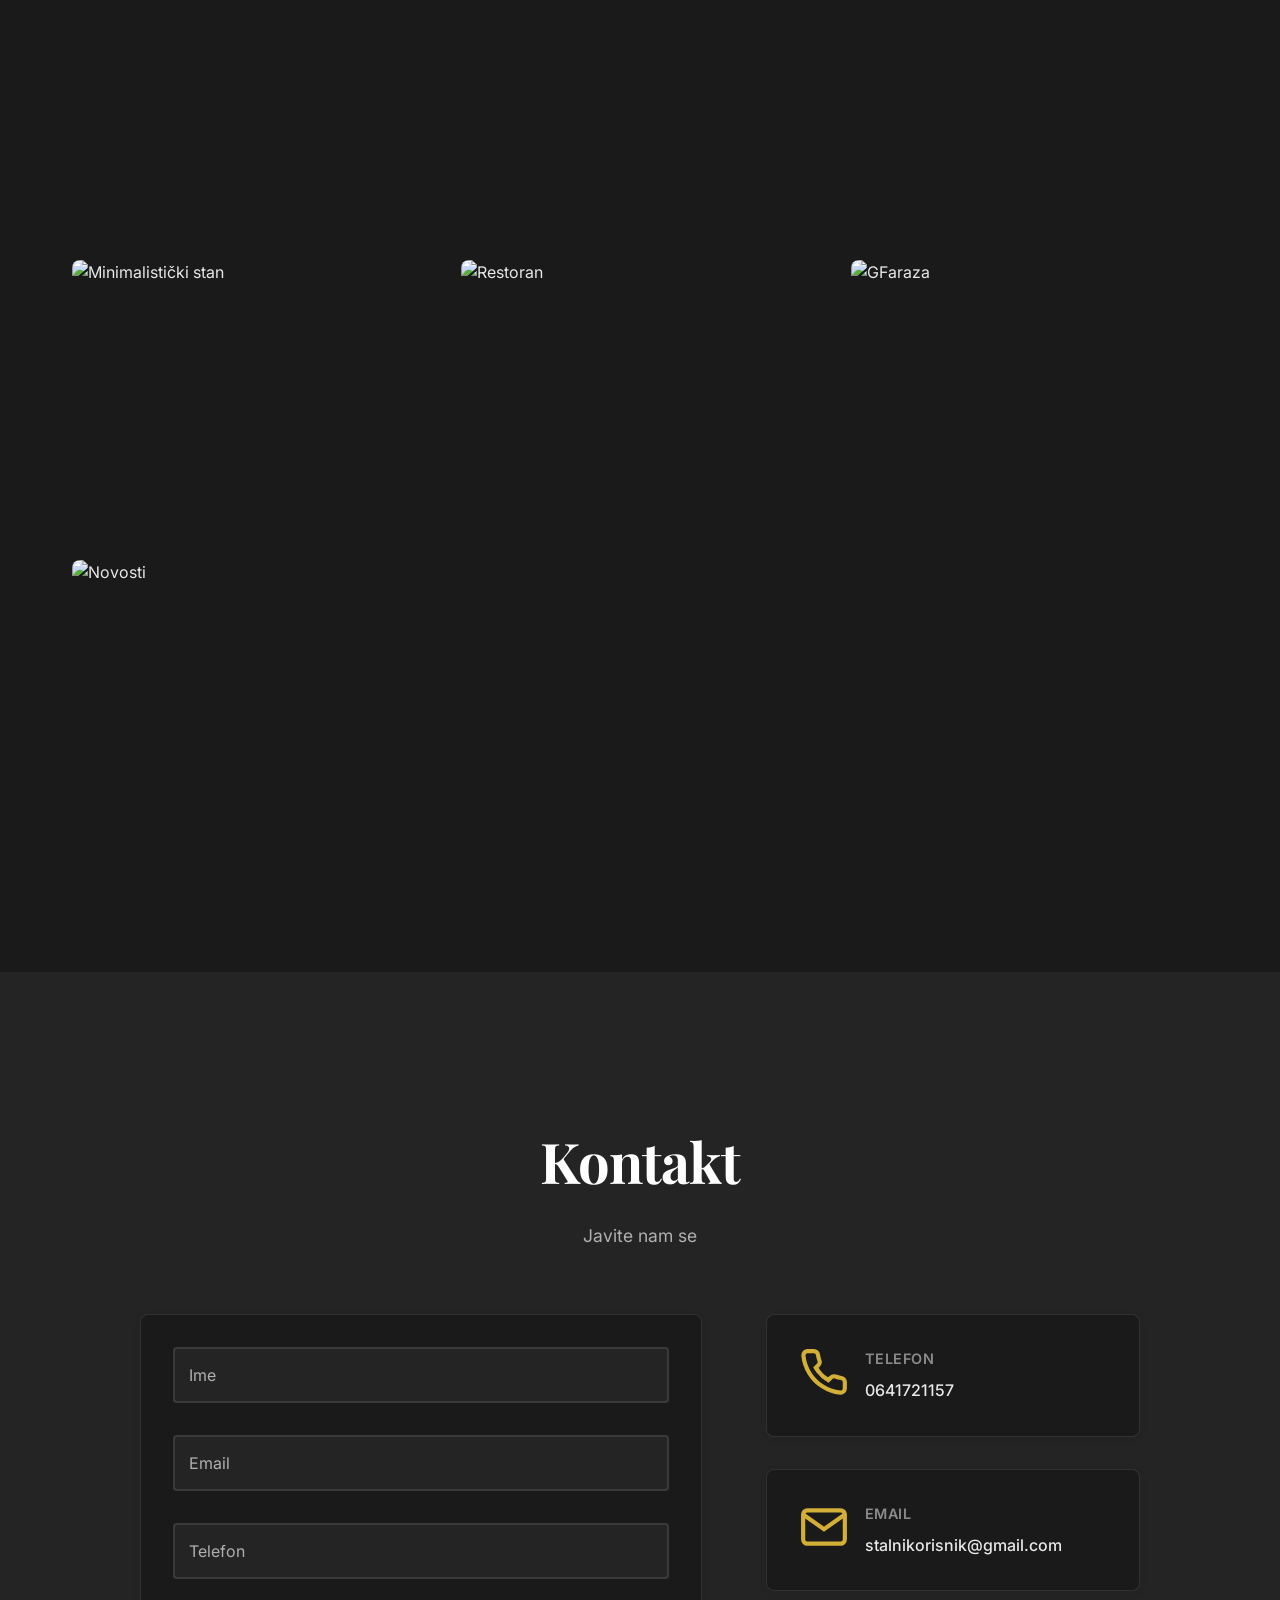
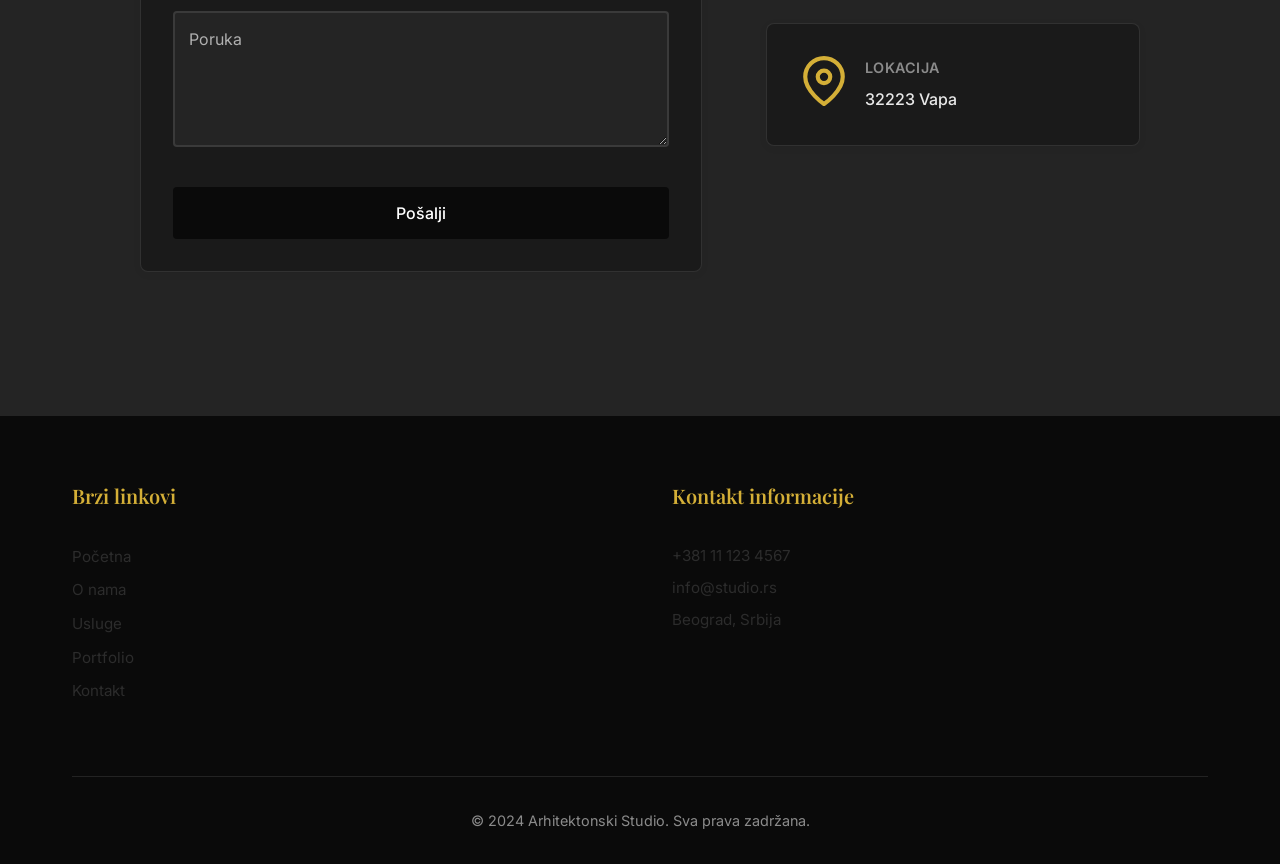
==== commit dfa2a617: "Add email form functionality with feedback, clickable phone/email links, and dynamic email update fr" ====
--- a/index.html
+++ b/index.html
@@ -282,7 +282,8 @@
                             <textarea id="message" name="message" class="form-input form-textarea" rows="5" required data-i18n-placeholder="contact.form.message"></textarea>
                             <label for="message" class="form-label" data-i18n="contact.form.message">Poruka</label>
                         </div>
-                        <button type="submit" class="btn btn--primary btn--full" data-i18n="contact.form.send">Pošalji</button>
+                        <div id="form-message" class="form-message" style="display: none;"></div>
+                        <button type="submit" class="btn btn--primary btn--full" id="submit-btn" data-i18n="contact.form.send">Pošalji</button>
                     </form>
                 </div>
                 
@@ -295,7 +296,7 @@
                         </div>
                         <div class="contact-info-item__content">
                             <h4 data-i18n="contact.info.phone">Telefon</h4>
-                            <p>+381 11 123 4567</p>
+                            <p><a href="#" id="contact-phone-link" class="contact-link">+381 11 123 4567</a></p>
                         </div>
                     </div>
                     
@@ -308,7 +309,7 @@
                         </div>
                         <div class="contact-info-item__content">
                             <h4 data-i18n="contact.info.email">Email</h4>
-                            <p>info@studio.rs</p>
+                            <p><a href="#" id="contact-email-link" class="contact-link">info@studio.rs</a></p>
                         </div>
                     </div>
                     
--- a/styles.css
+++ b/styles.css
@@ -758,6 +758,49 @@
     font-weight: 500;
 }
 
+.contact-link {
+    color: var(--color-text-primary);
+    text-decoration: none;
+    transition: var(--transition-base);
+}
+
+.contact-link:hover {
+    color: var(--color-wood);
+    text-decoration: underline;
+}
+
+.form-message {
+    padding: var(--spacing-sm) var(--spacing-md);
+    border-radius: 6px;
+    margin-bottom: var(--spacing-md);
+    font-size: 0.95rem;
+    font-weight: 500;
+    animation: slideDown 0.3s ease-out;
+}
+
+.form-message.success {
+    background-color: rgba(76, 175, 80, 0.2);
+    color: #4CAF50;
+    border: 1px solid rgba(76, 175, 80, 0.3);
+}
+
+.form-message.error {
+    background-color: rgba(244, 67, 54, 0.2);
+    color: #f44336;
+    border: 1px solid rgba(244, 67, 54, 0.3);
+}
+
+@keyframes slideDown {
+    from {
+        opacity: 0;
+        transform: translateY(-10px);
+    }
+    to {
+        opacity: 1;
+        transform: translateY(0);
+    }
+}
+
 /* ===== Footer ===== */
 .footer {
     background-color: var(--color-black);
